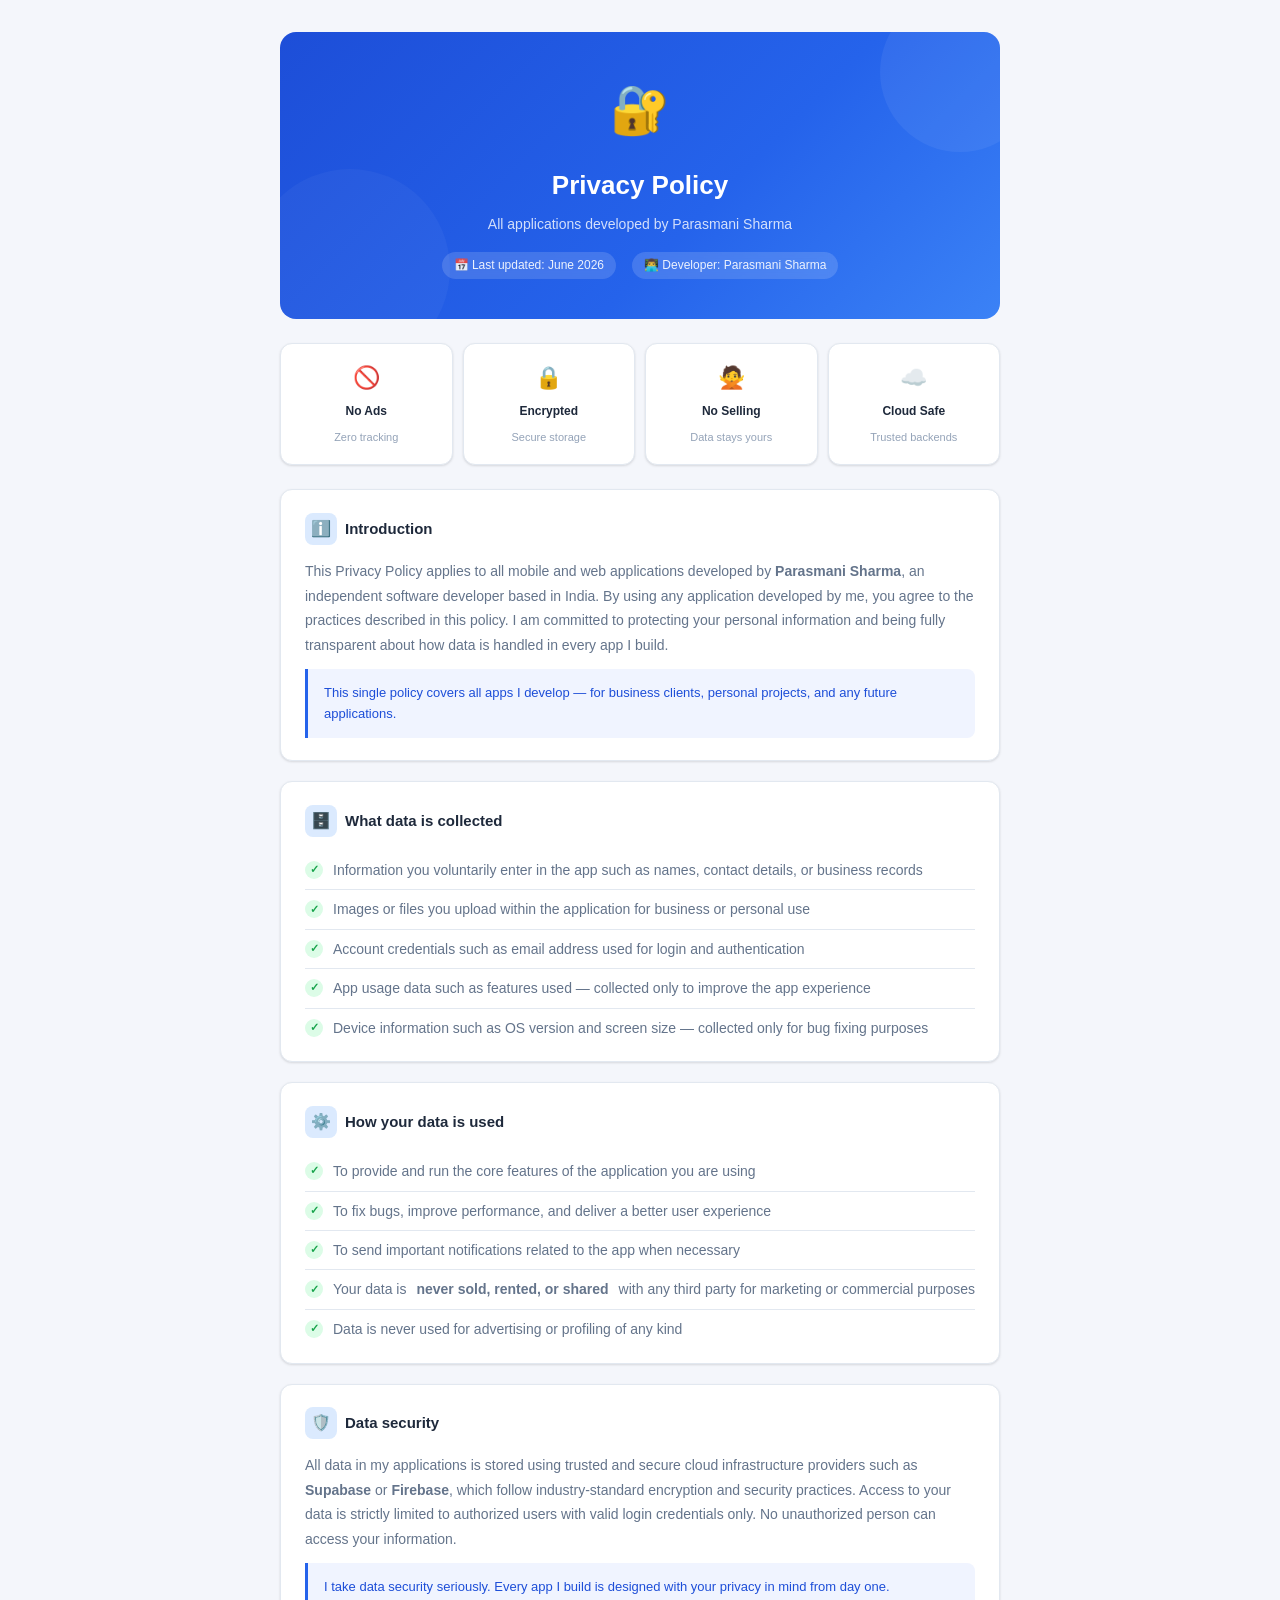
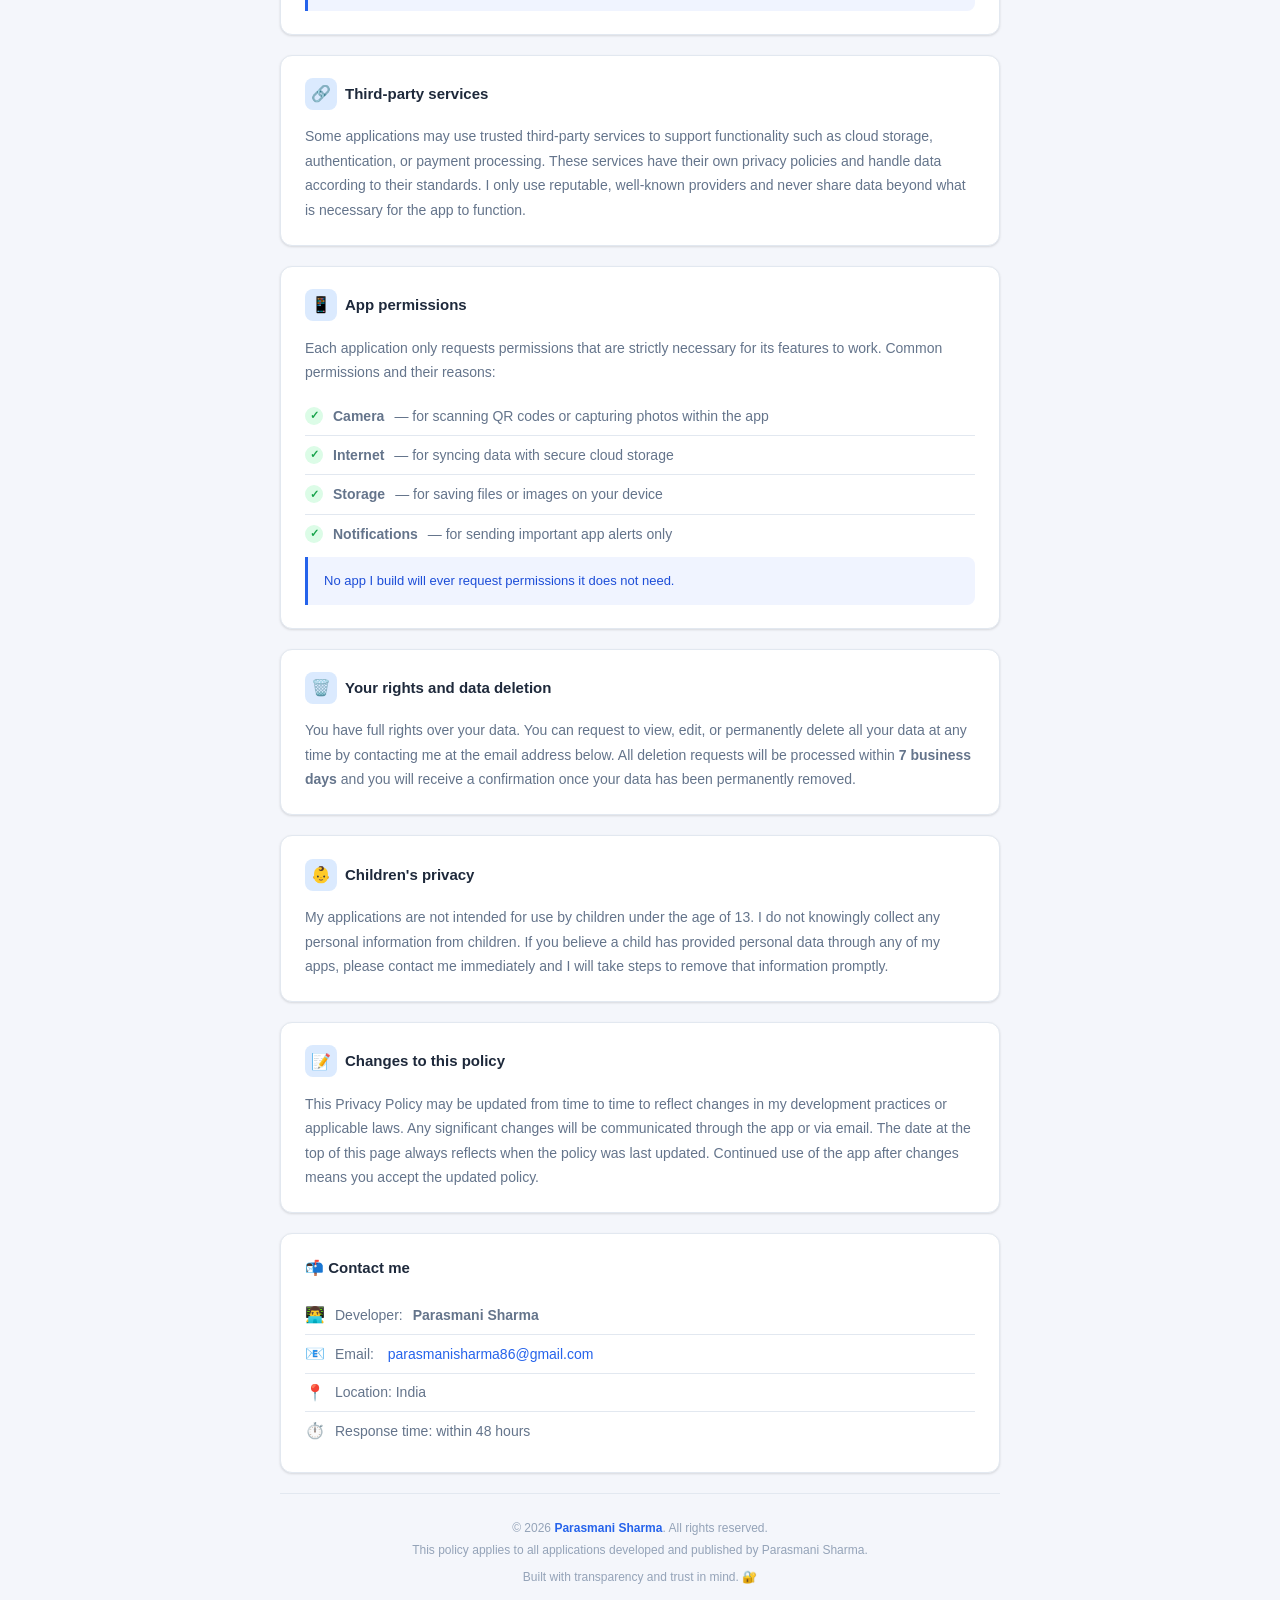
==== index.html @ 9cfcf8c5 "add privacy policy page" ====
<!DOCTYPE html>
<html lang="en">
<head>
  <meta charset="UTF-8" />
  <meta name="viewport" content="width=device-width, initial-scale=1.0" />
  <title>Privacy Policy – Parasmani Sharma</title>
  <meta name="description" content="Privacy policy for all applications developed by Parasmani Sharma. Your data is safe and secure." />
  <link rel="stylesheet" href="style.css" />
</head>
<body>
  <div class="wrap">

    <!-- HERO -->
    <div class="hero">
      <span class="hero-icon">🔐</span>
      <h1>Privacy Policy</h1>
      <p class="tagline">All applications developed by Parasmani Sharma</p>
      <div class="meta">
        <span>📅 Last updated: June 2026</span>
        <span>👨‍💻 Developer: Parasmani Sharma</span>
      </div>
    </div>

    <!-- TRUST STRIP -->
    <div class="trust-strip">
      <div class="trust-item">
        <span class="t-icon">🚫</span>
        <p>No Ads</p>
        <small>Zero tracking</small>
      </div>
      <div class="trust-item">
        <span class="t-icon">🔒</span>
        <p>Encrypted</p>
        <small>Secure storage</small>
      </div>
      <div class="trust-item">
        <span class="t-icon">🙅</span>
        <p>No Selling</p>
        <small>Data stays yours</small>
      </div>
      <div class="trust-item">
        <span class="t-icon">☁️</span>
        <p>Cloud Safe</p>
        <small>Trusted backends</small>
      </div>
    </div>

    <!-- INTRODUCTION -->
    <div class="card">
      <div class="card-title">
        <div class="icon">ℹ️</div>
        Introduction
      </div>
      <p>
        This Privacy Policy applies to all mobile and web applications developed by
        <strong>Parasmani Sharma</strong>, an independent software developer based in India.
        By using any application developed by me, you agree to the practices described in
        this policy. I am committed to protecting your personal information and being fully
        transparent about how data is handled in every app I build.
      </p>
      <div class="highlight">
        This single policy covers all apps I develop — for business clients, personal projects,
        and any future applications.
      </div>
    </div>

    <!-- WHAT DATA IS COLLECTED -->
    <div class="card">
      <div class="card-title">
        <div class="icon">🗄️</div>
        What data is collected
      </div>
      <ul class="point-list">
        <li>
          <span class="check">✓</span>
          Information you voluntarily enter in the app such as names, contact details,
          or business records
        </li>
        <li>
          <span class="check">✓</span>
          Images or files you upload within the application for business or personal use
        </li>
        <li>
          <span class="check">✓</span>
          Account credentials such as email address used for login and authentication
        </li>
        <li>
          <span class="check">✓</span>
          App usage data such as features used — collected only to improve the app experience
        </li>
        <li>
          <span class="check">✓</span>
          Device information such as OS version and screen size — collected only for
          bug fixing purposes
        </li>
      </ul>
    </div>

    <!-- HOW DATA IS USED -->
    <div class="card">
      <div class="card-title">
        <div class="icon">⚙️</div>
        How your data is used
      </div>
      <ul class="point-list">
        <li>
          <span class="check">✓</span>
          To provide and run the core features of the application you are using
        </li>
        <li>
          <span class="check">✓</span>
          To fix bugs, improve performance, and deliver a better user experience
        </li>
        <li>
          <span class="check">✓</span>
          To send important notifications related to the app when necessary
        </li>
        <li>
          <span class="check">✓</span>
          Your data is <strong>never sold, rented, or shared</strong> with any third party
          for marketing or commercial purposes
        </li>
        <li>
          <span class="check">✓</span>
          Data is never used for advertising or profiling of any kind
        </li>
      </ul>
    </div>

    <!-- DATA SECURITY -->
    <div class="card">
      <div class="card-title">
        <div class="icon">🛡️</div>
        Data security
      </div>
      <p>
        All data in my applications is stored using trusted and secure cloud infrastructure
        providers such as <strong>Supabase</strong> or <strong>Firebase</strong>, which follow
        industry-standard encryption and security practices. Access to your data is strictly
        limited to authorized users with valid login credentials only. No unauthorized person
        can access your information.
      </p>
      <div class="highlight">
        I take data security seriously. Every app I build is designed with your privacy in mind
        from day one.
      </div>
    </div>

    <!-- THIRD PARTY SERVICES -->
    <div class="card">
      <div class="card-title">
        <div class="icon">🔗</div>
        Third-party services
      </div>
      <p>
        Some applications may use trusted third-party services to support functionality
        such as cloud storage, authentication, or payment processing. These services have
        their own privacy policies and handle data according to their standards. I only
        use reputable, well-known providers and never share data beyond what is necessary
        for the app to function.
      </p>
    </div>

    <!-- PERMISSIONS -->
    <div class="card">
      <div class="card-title">
        <div class="icon">📱</div>
        App permissions
      </div>
      <p style="margin-bottom: 0.75rem;">
        Each application only requests permissions that are strictly necessary for its
        features to work. Common permissions and their reasons:
      </p>
      <ul class="point-list">
        <li><span class="check">✓</span> <strong>Camera</strong> — for scanning QR codes or capturing photos within the app</li>
        <li><span class="check">✓</span> <strong>Internet</strong> — for syncing data with secure cloud storage</li>
        <li><span class="check">✓</span> <strong>Storage</strong> — for saving files or images on your device</li>
        <li><span class="check">✓</span> <strong>Notifications</strong> — for sending important app alerts only</li>
      </ul>
      <div class="highlight">
        No app I build will ever request permissions it does not need.
      </div>
    </div>

    <!-- DATA DELETION -->
    <div class="card">
      <div class="card-title">
        <div class="icon">🗑️</div>
        Your rights and data deletion
      </div>
      <p>
        You have full rights over your data. You can request to view, edit, or permanently
        delete all your data at any time by contacting me at the email address below.
        All deletion requests will be processed within <strong>7 business days</strong>
        and you will receive a confirmation once your data has been permanently removed.
      </p>
    </div>

    <!-- CHILDREN -->
    <div class="card">
      <div class="card-title">
        <div class="icon">👶</div>
        Children's privacy
      </div>
      <p>
        My applications are not intended for use by children under the age of 13. I do not
        knowingly collect any personal information from children. If you believe a child has
        provided personal data through any of my apps, please contact me immediately and
        I will take steps to remove that information promptly.
      </p>
    </div>

    <!-- CHANGES -->
    <div class="card">
      <div class="card-title">
        <div class="icon">📝</div>
        Changes to this policy
      </div>
      <p>
        This Privacy Policy may be updated from time to time to reflect changes in my
        development practices or applicable laws. Any significant changes will be communicated
        through the app or via email. The date at the top of this page always reflects when
        the policy was last updated. Continued use of the app after changes means you accept
        the updated policy.
      </p>
    </div>

    <!-- CONTACT -->
    <div class="contact-card">
      <h3>📬 Contact me</h3>
      <div class="contact-row">
        <span class="c-icon">👨‍💻</span>
        Developer: <strong>Parasmani Sharma</strong>
      </div>
      <div class="contact-row">
        <span class="c-icon">📧</span>
        Email:&nbsp;<a href="mailto:parasmanisharma86@gmail.com">parasmanisharma86@gmail.com</a>
      </div>
      <div class="contact-row">
        <span class="c-icon">📍</span>
        Location: India
      </div>
      <div class="contact-row">
        <span class="c-icon">⏱️</span>
        Response time: within 48 hours
      </div>
    </div>

    <!-- FOOTER -->
    <div class="footer">
      <p>© 2026 <strong>Parasmani Sharma</strong>. All rights reserved.</p>
      <p>This policy applies to all applications developed and published by Parasmani Sharma.</p>
      <p style="margin-top: 6px;">Built with transparency and trust in mind. 🔐</p>
    </div>

  </div>
</body>
</html>
---- style.css ----
/* ===== RESET ===== */
*, *::before, *::after {
  box-sizing: border-box;
  margin: 0;
  padding: 0;
}

/* ===== BASE ===== */
:root {
  --bg: #f4f6fb;
  --surface: #ffffff;
  --surface-alt: #f0f4ff;
  --border: #e2e8f0;
  --primary: #2563eb;
  --primary-light: #dbeafe;
  --primary-text: #1d4ed8;
  --text-main: #1e293b;
  --text-secondary: #64748b;
  --text-muted: #94a3b8;
  --green: #16a34a;
  --green-light: #dcfce7;
  --radius-sm: 8px;
  --radius-md: 12px;
  --radius-lg: 16px;
  --shadow: 0 1px 3px rgba(0,0,0,0.08), 0 1px 2px rgba(0,0,0,0.05);
}

@media (prefers-color-scheme: dark) {
  :root {
    --bg: #0f172a;
    --surface: #1e293b;
    --surface-alt: #1a2744;
    --border: #334155;
    --primary: #3b82f6;
    --primary-light: #1e3a5f;
    --primary-text: #93c5fd;
    --text-main: #f1f5f9;
    --text-secondary: #94a3b8;
    --text-muted: #64748b;
    --green: #4ade80;
    --green-light: #14532d;
    --shadow: 0 1px 3px rgba(0,0,0,0.3);
  }
}

body {
  font-family: -apple-system, BlinkMacSystemFont, 'Segoe UI', Roboto,
               'Helvetica Neue', Arial, sans-serif;
  background: var(--bg);
  color: var(--text-main);
  line-height: 1.6;
  min-height: 100vh;
  padding: 2rem 1rem 4rem;
}

/* ===== LAYOUT ===== */
.wrap {
  max-width: 720px;
  margin: 0 auto;
}

/* ===== HERO HEADER ===== */
.hero {
  background: linear-gradient(135deg, #1d4ed8 0%, #2563eb 60%, #3b82f6 100%);
  border-radius: var(--radius-lg);
  padding: 2.5rem 2rem;
  text-align: center;
  margin-bottom: 1.5rem;
  position: relative;
  overflow: hidden;
}
.hero::before {
  content: '';
  position: absolute;
  top: -40px; right: -40px;
  width: 160px; height: 160px;
  background: rgba(255,255,255,0.06);
  border-radius: 50%;
}
.hero::after {
  content: '';
  position: absolute;
  bottom: -50px; left: -30px;
  width: 200px; height: 200px;
  background: rgba(255,255,255,0.04);
  border-radius: 50%;
}
.hero-icon {
  font-size: 48px;
  display: block;
  margin-bottom: 1rem;
}
.hero h1 {
  font-size: 26px;
  font-weight: 700;
  color: #ffffff;
  margin-bottom: 0.4rem;
}
.hero .tagline {
  font-size: 14px;
  color: rgba(255,255,255,0.8);
  margin-bottom: 1rem;
}
.hero .meta {
  display: inline-flex;
  gap: 1rem;
  flex-wrap: wrap;
  justify-content: center;
}
.hero .meta span {
  font-size: 12px;
  background: rgba(255,255,255,0.15);
  color: rgba(255,255,255,0.9);
  padding: 4px 12px;
  border-radius: 20px;
  backdrop-filter: blur(4px);
}

/* ===== TRUST STRIP ===== */
.trust-strip {
  display: grid;
  grid-template-columns: repeat(auto-fit, minmax(130px, 1fr));
  gap: 10px;
  margin-bottom: 1.5rem;
}
.trust-item {
  background: var(--surface);
  border: 1px solid var(--border);
  border-radius: var(--radius-md);
  padding: 1rem 0.75rem;
  text-align: center;
  box-shadow: var(--shadow);
}
.trust-item .t-icon {
  font-size: 22px;
  display: block;
  margin-bottom: 6px;
}
.trust-item p {
  font-size: 12px;
  font-weight: 600;
  color: var(--text-main);
  margin-bottom: 2px;
}
.trust-item small {
  font-size: 11px;
  color: var(--text-muted);
}

/* ===== SECTION CARDS ===== */
.card {
  background: var(--surface);
  border: 1px solid var(--border);
  border-radius: var(--radius-md);
  padding: 1.4rem 1.5rem;
  margin-bottom: 1.25rem;
  box-shadow: var(--shadow);
}
.card-title {
  font-size: 15px;
  font-weight: 700;
  color: var(--text-main);
  margin-bottom: 0.9rem;
  display: flex;
  align-items: center;
  gap: 8px;
}
.card-title .icon {
  width: 32px;
  height: 32px;
  border-radius: var(--radius-sm);
  background: var(--primary-light);
  display: flex;
  align-items: center;
  justify-content: center;
  font-size: 16px;
  flex-shrink: 0;
}
.card p {
  font-size: 14px;
  color: var(--text-secondary);
  line-height: 1.75;
}

/* ===== POINT LIST ===== */
.point-list {
  list-style: none;
}
.point-list li {
  display: flex;
  align-items: flex-start;
  gap: 10px;
  font-size: 14px;
  color: var(--text-secondary);
  padding: 8px 0;
  border-bottom: 1px solid var(--border);
  line-height: 1.6;
}
.point-list li:last-child {
  border-bottom: none;
  padding-bottom: 0;
}
.point-list li .check {
  width: 18px;
  height: 18px;
  border-radius: 50%;
  background: var(--green-light);
  color: var(--green);
  font-size: 11px;
  display: flex;
  align-items: center;
  justify-content: center;
  flex-shrink: 0;
  margin-top: 2px;
  font-weight: 700;
}

/* ===== HIGHLIGHT BOX ===== */
.highlight {
  background: var(--surface-alt);
  border-left: 3px solid var(--primary);
  border-radius: 0 var(--radius-sm) var(--radius-sm) 0;
  padding: 0.85rem 1rem;
  margin-top: 0.75rem;
  font-size: 13px;
  color: var(--primary-text);
  font-weight: 500;
}

/* ===== CONTACT CARD ===== */
.contact-card {
  background: var(--surface);
  border: 1px solid var(--border);
  border-radius: var(--radius-md);
  padding: 1.4rem 1.5rem;
  margin-bottom: 1.25rem;
  box-shadow: var(--shadow);
}
.contact-card h3 {
  font-size: 15px;
  font-weight: 700;
  color: var(--text-main);
  margin-bottom: 1rem;
}
.contact-row {
  display: flex;
  align-items: center;
  gap: 10px;
  font-size: 14px;
  color: var(--text-secondary);
  padding: 6px 0;
  border-bottom: 1px solid var(--border);
}
.contact-row:last-child { border-bottom: none; }
.contact-row .c-icon { font-size: 16px; flex-shrink: 0; }
.contact-row a {
  color: var(--primary);
  text-decoration: none;
  font-weight: 500;
}
.contact-row a:hover { text-decoration: underline; }

/* ===== FOOTER ===== */
.footer {
  text-align: center;
  font-size: 12px;
  color: var(--text-muted);
  padding-top: 1.5rem;
  border-top: 1px solid var(--border);
  line-height: 1.8;
}
.footer strong {
  color: var(--primary);
  font-weight: 600;
}

/* ===== RESPONSIVE ===== */
@media (max-width: 480px) {
  .hero { padding: 2rem 1.25rem; }
  .hero h1 { font-size: 22px; }
  .card { padding: 1.1rem 1.1rem; }
  .trust-strip { grid-template-columns: repeat(2, 1fr); }
}
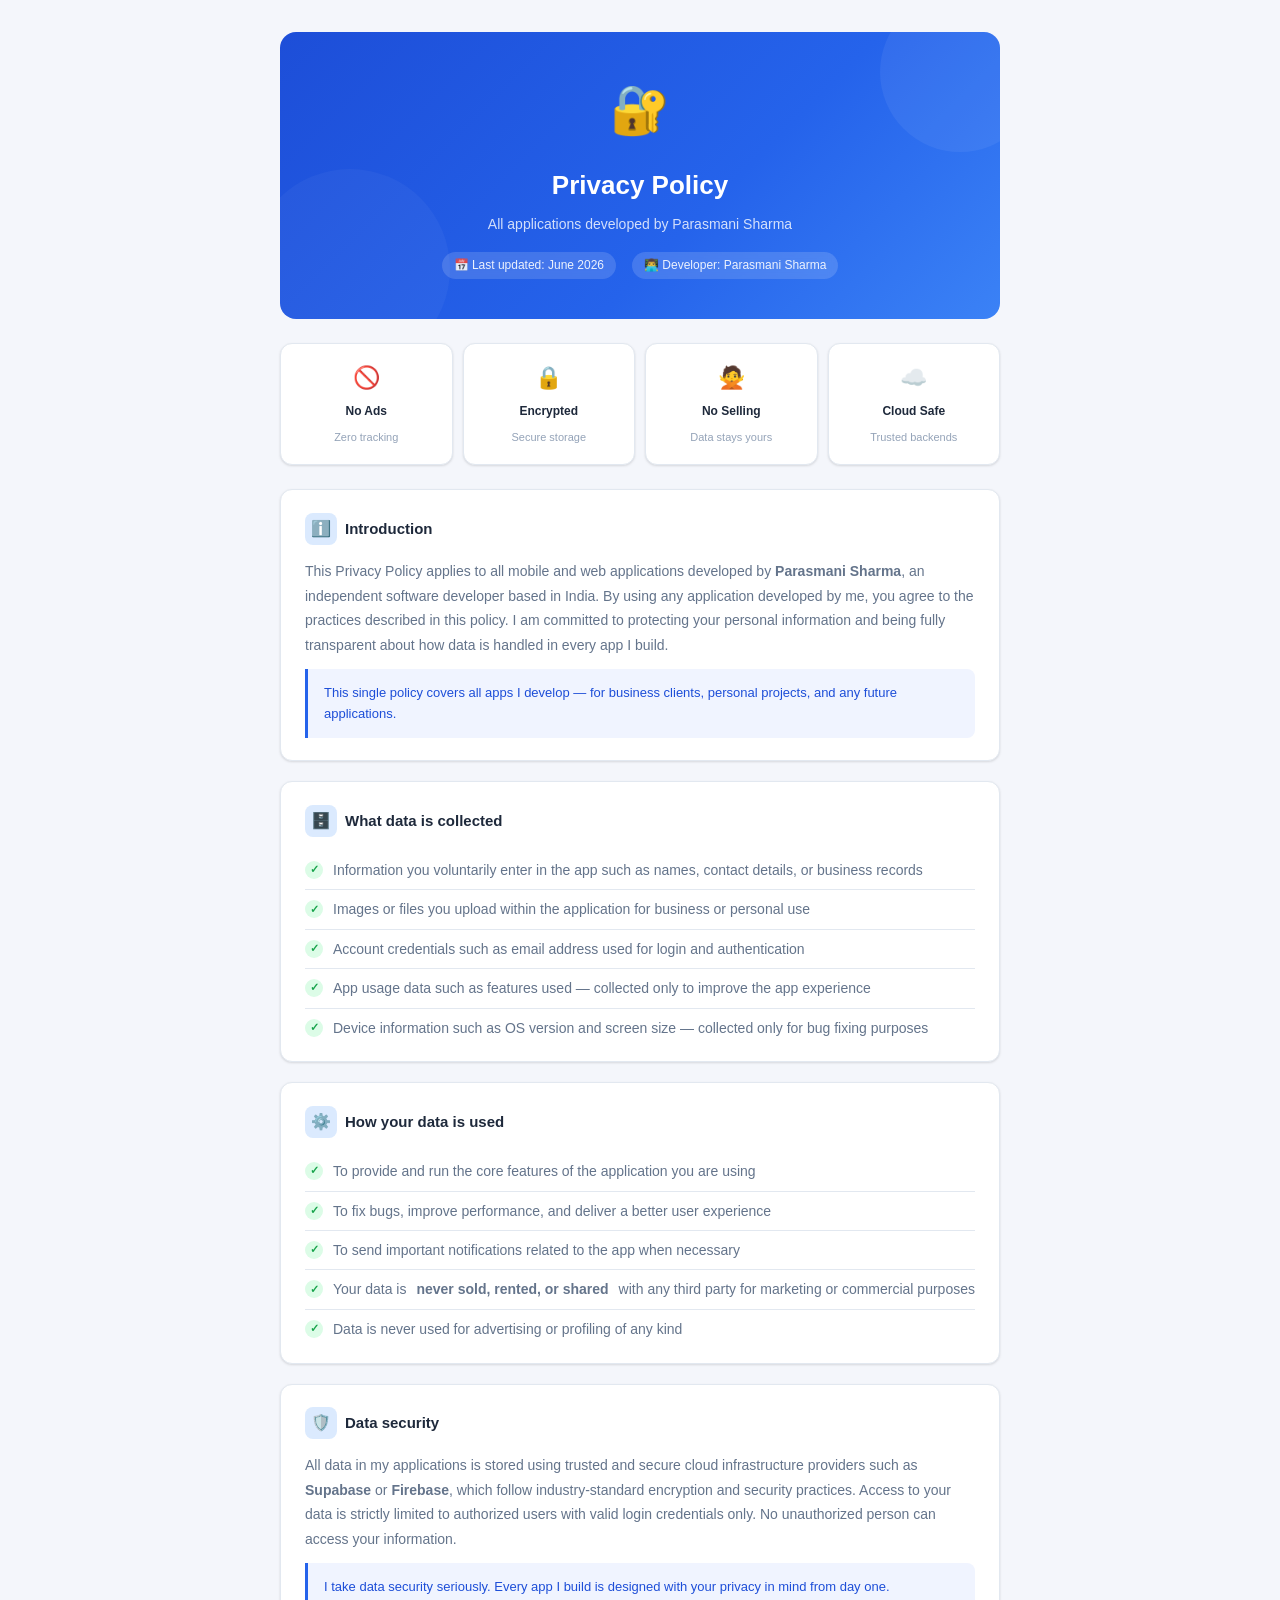
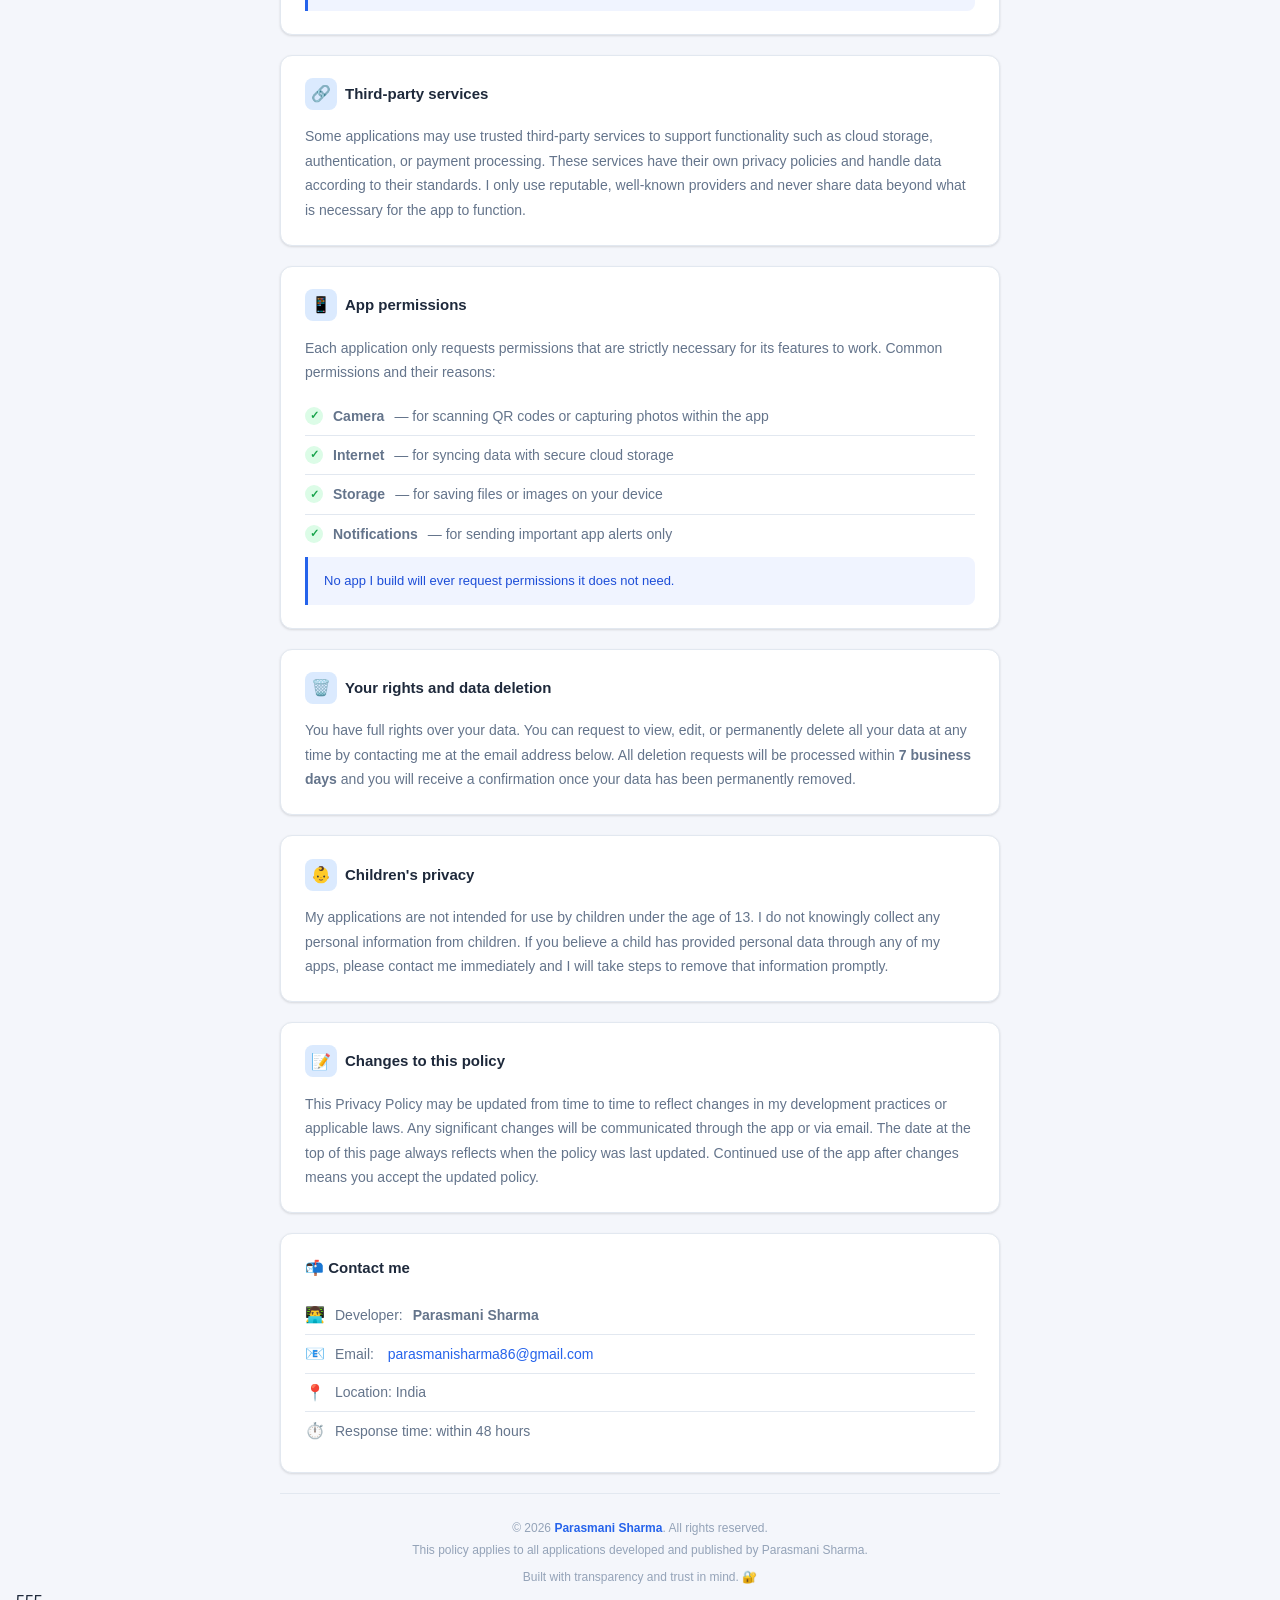
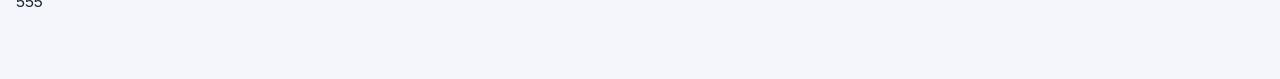
==== commit accf8d84: "update privacy policy page" ====
--- a/index.html
+++ b/index.html
@@ -255,4 +255,5 @@
 
   </div>
 </body>
-</html>+</html>
+555
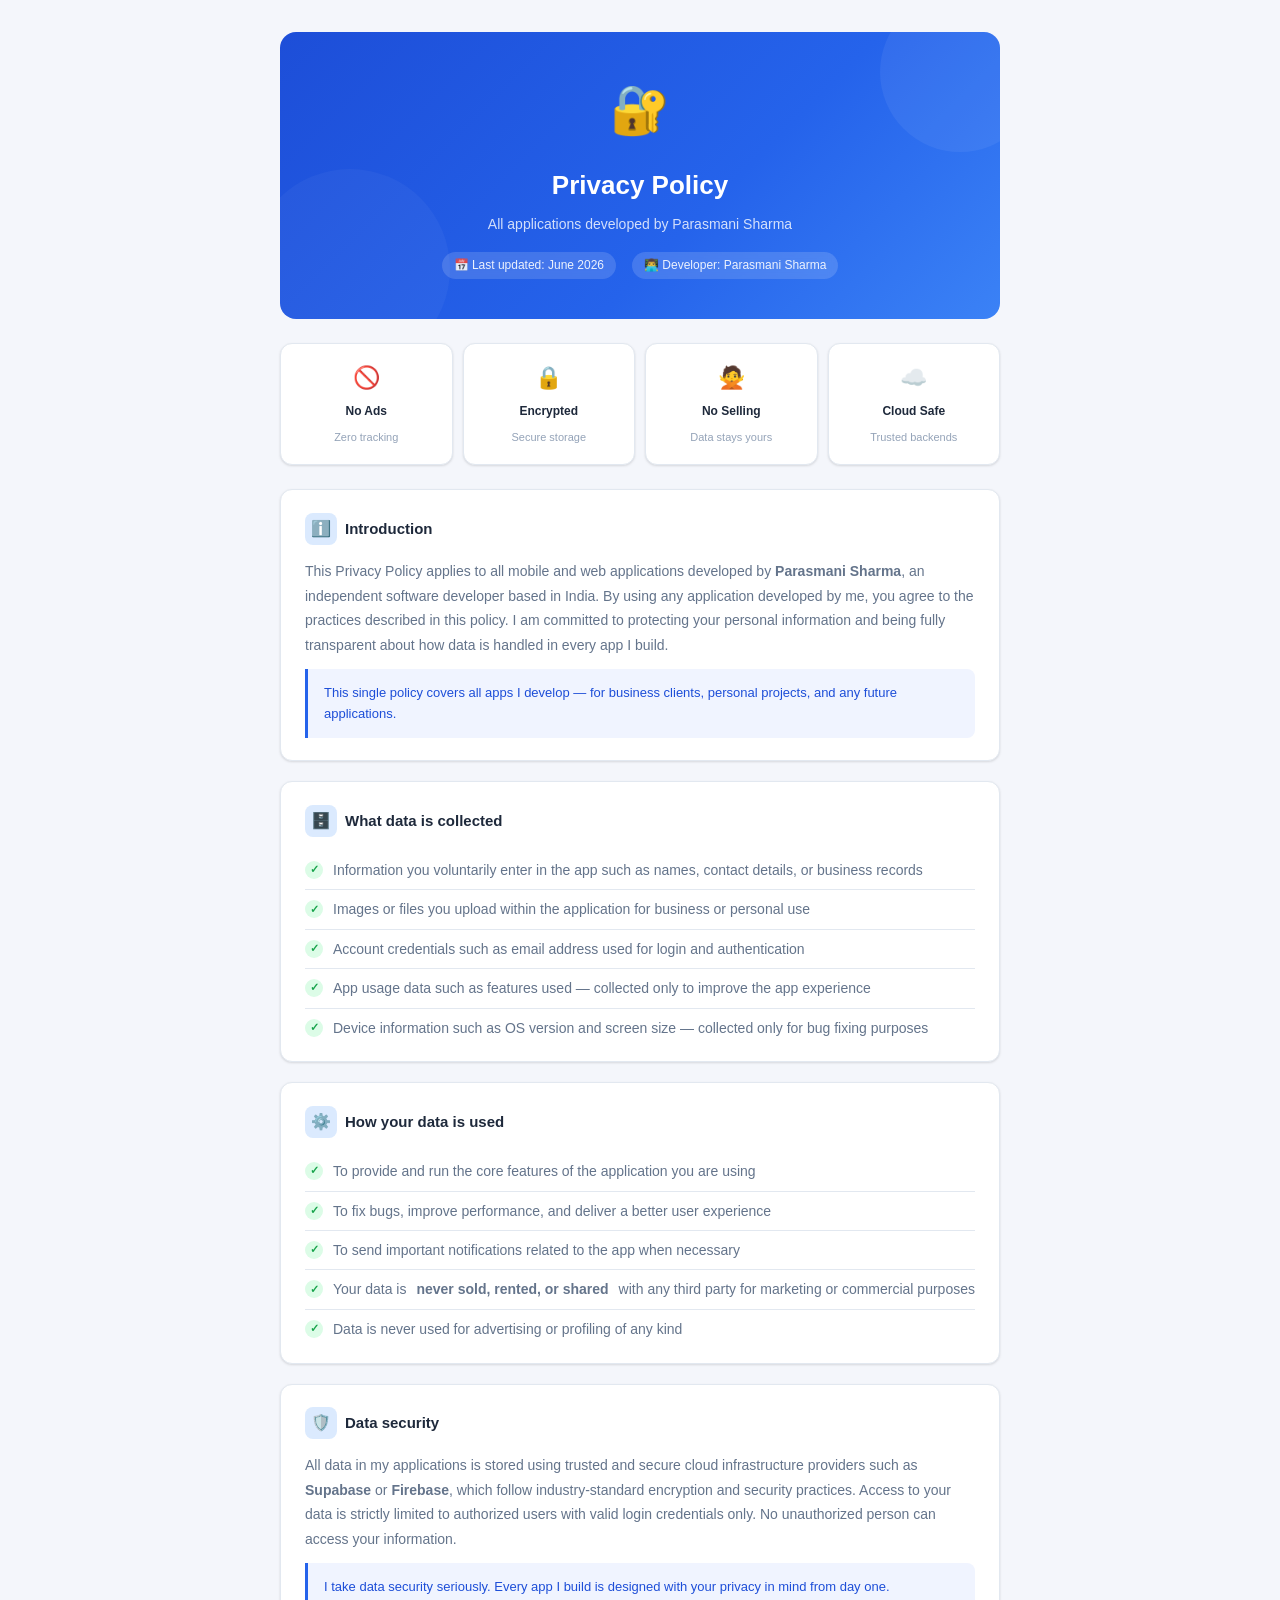
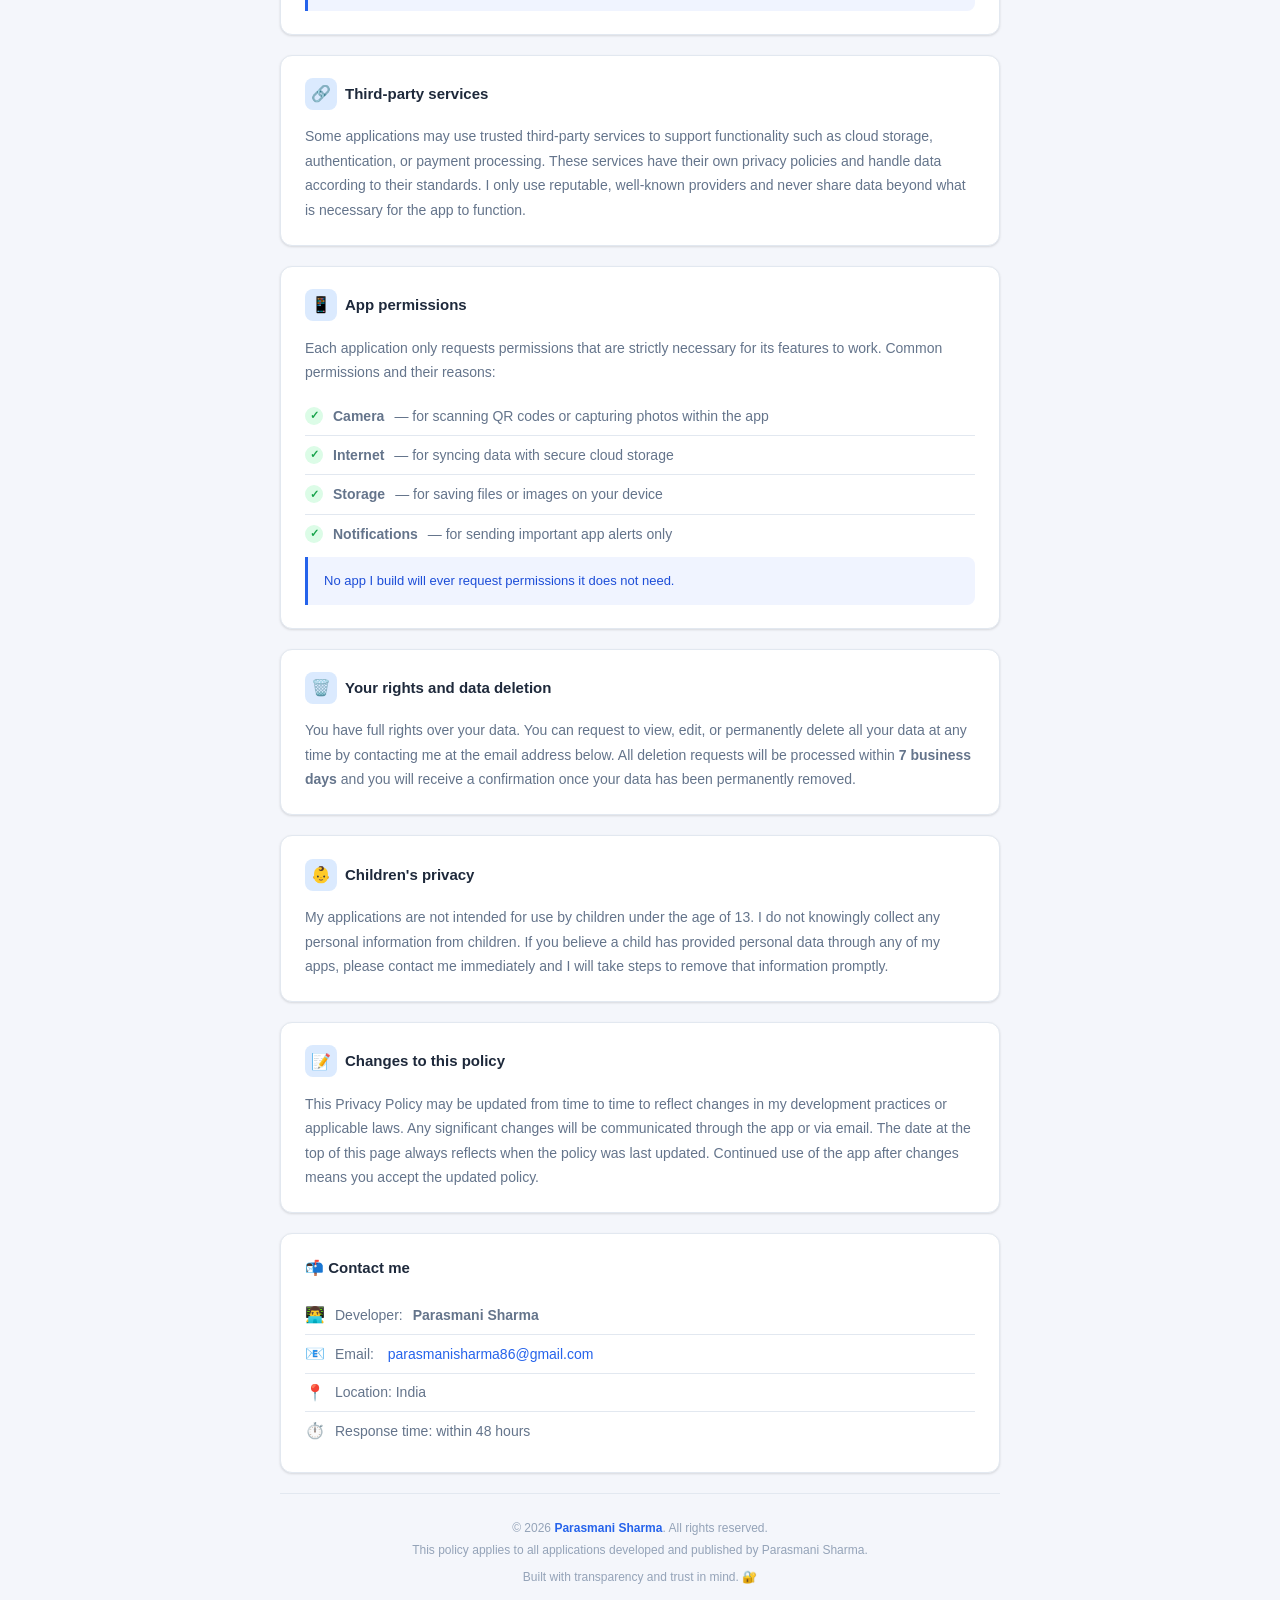
==== commit faa6810a: "update privacy policy page" ====
--- a/index.html
+++ b/index.html
@@ -255,5 +255,4 @@
 
   </div>
 </body>
-</html>
-555+</html>
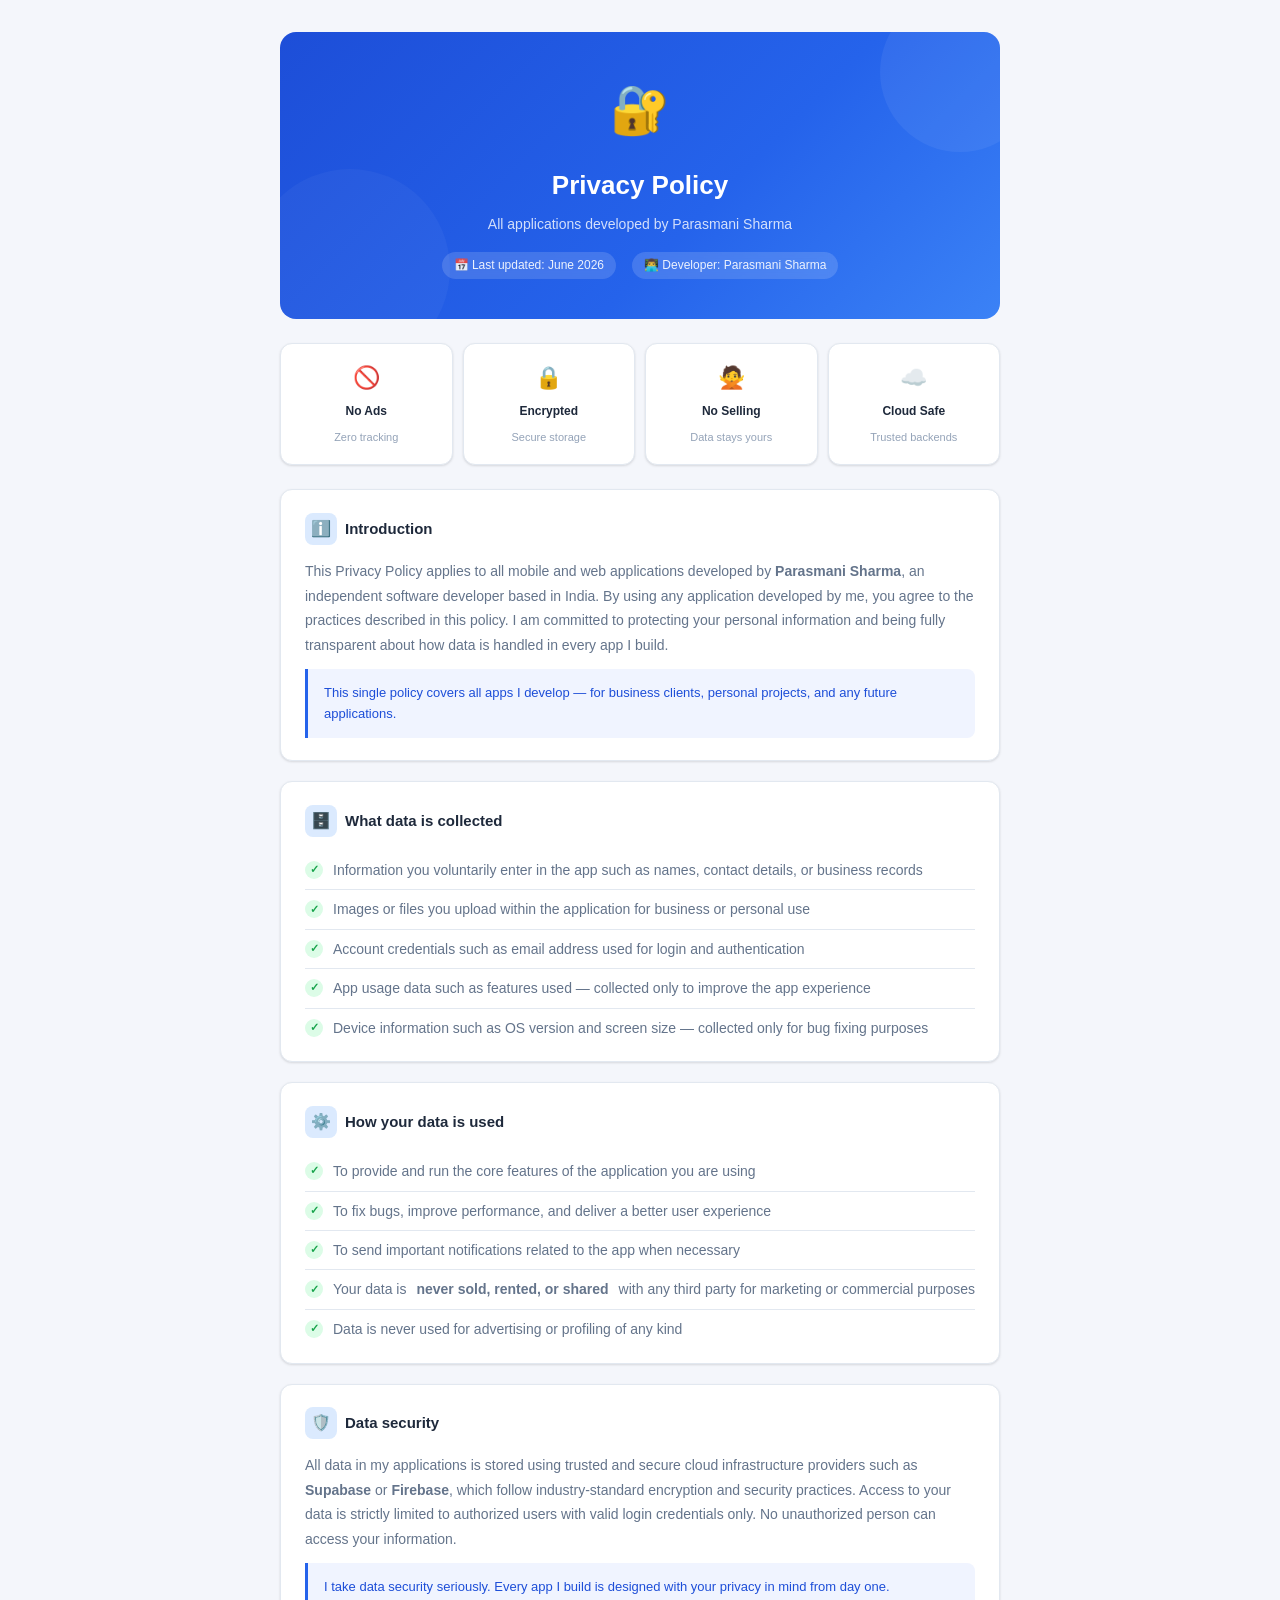
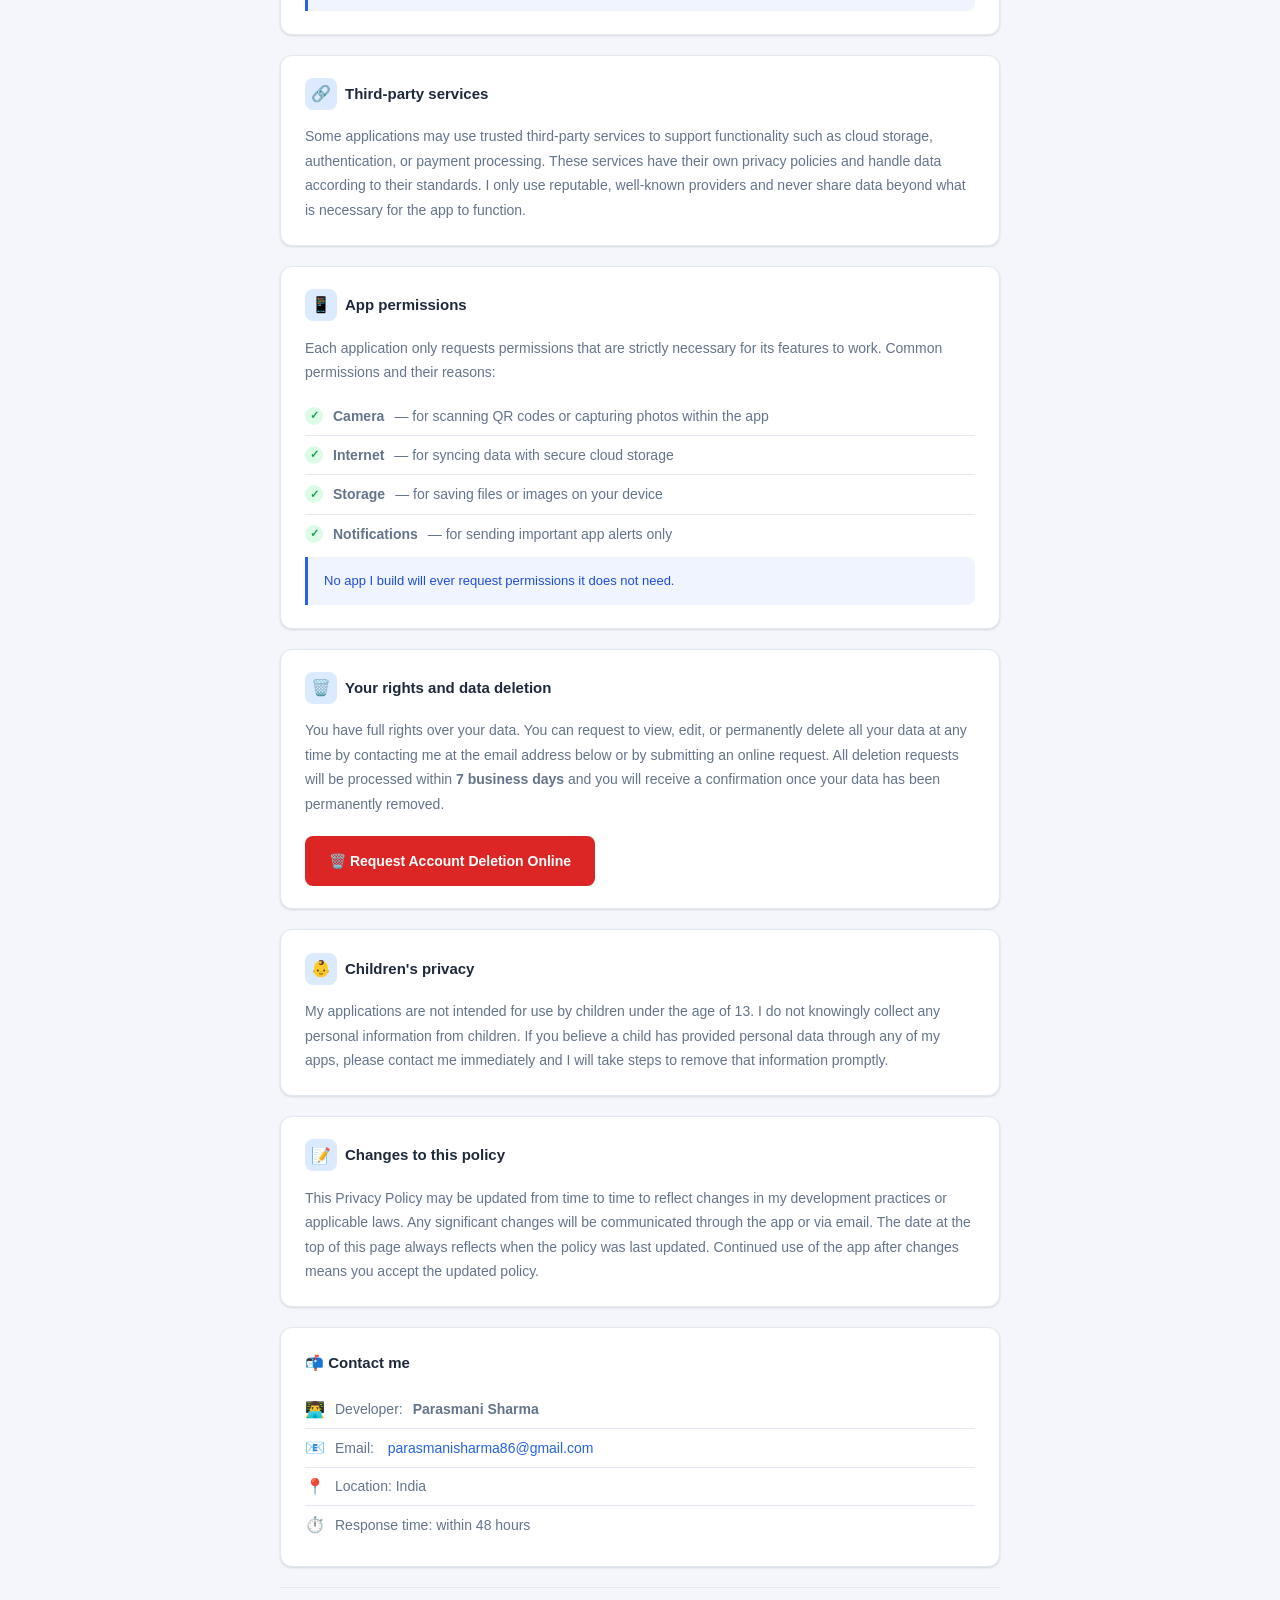
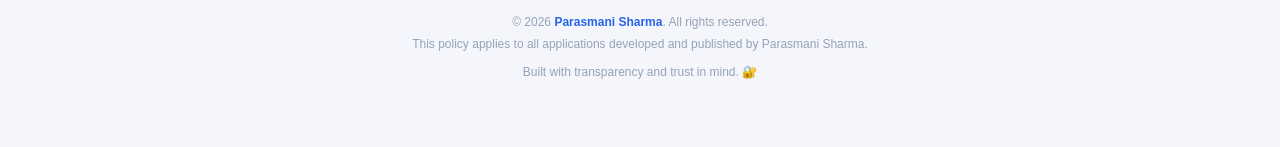
==== commit 3751b52a: "add deletion faeture" ====
--- a/index.html
+++ b/index.html
@@ -188,12 +188,18 @@
         <div class="icon">🗑️</div>
         Your rights and data deletion
       </div>
-      <p>
+      <p style="margin-bottom: 1rem;">
         You have full rights over your data. You can request to view, edit, or permanently
-        delete all your data at any time by contacting me at the email address below.
-        All deletion requests will be processed within <strong>7 business days</strong>
-        and you will receive a confirmation once your data has been permanently removed.
-      </p>
+        delete all your data at any time by contacting me at the email address below or by
+        submitting an online request. All deletion requests will be processed within 
+        <strong>7 business days</strong> and you will receive a confirmation once your data has 
+        been permanently removed.
+      </p>
+      <div style="margin-top: 1.25rem;">
+        <a href="delete-account.html" class="btn btn-danger" id="online_deletion_link" style="text-decoration: none; display: inline-flex; align-items: center; gap: 8px;">
+          🗑️ Request Account Deletion Online
+        </a>
+      </div>
     </div>
 
     <!-- CHILDREN -->
--- a/style.css
+++ b/style.css
@@ -280,4 +280,234 @@
   .hero h1 { font-size: 22px; }
   .card { padding: 1.1rem 1.1rem; }
   .trust-strip { grid-template-columns: repeat(2, 1fr); }
+}
+
+/* ===== DATA DELETION FORM STYLES ===== */
+:root {
+  --red: #dc2626;
+  --red-light: #fee2e2;
+  --red-text: #991b1b;
+}
+
+@media (prefers-color-scheme: dark) {
+  :root {
+    --red: #f87171;
+    --red-light: #450a0a;
+    --red-text: #fca5a5;
+  }
+}
+
+.back-link {
+  display: inline-flex;
+  align-items: center;
+  gap: 6px;
+  color: var(--text-secondary);
+  text-decoration: none;
+  font-size: 14px;
+  font-weight: 500;
+  margin-bottom: 1.5rem;
+  transition: color 0.2s ease;
+}
+.back-link:hover {
+  color: var(--primary);
+}
+
+.warning-box {
+  background: var(--red-light);
+  border-left: 4px solid var(--red);
+  padding: 1.25rem;
+  border-radius: 0 var(--radius-md) var(--radius-md) 0;
+  margin-bottom: 1.5rem;
+}
+.warning-box h4 {
+  color: var(--red-text);
+  font-size: 15px;
+  font-weight: 700;
+  margin-bottom: 0.5rem;
+  display: flex;
+  align-items: center;
+  gap: 6px;
+}
+.warning-box p {
+  color: var(--red-text);
+  font-size: 13.5px;
+  margin: 0;
+  line-height: 1.5;
+  opacity: 0.9;
+}
+
+.form-group {
+  margin-bottom: 1.25rem;
+}
+.form-group.last {
+  margin-bottom: 1.75rem;
+}
+.form-label {
+  display: block;
+  font-size: 13.5px;
+  font-weight: 600;
+  margin-bottom: 6px;
+  color: var(--text-main);
+}
+.form-input, .form-select, .form-textarea {
+  width: 100%;
+  padding: 0.75rem 0.85rem;
+  font-size: 14px;
+  background: var(--bg);
+  border: 1px solid var(--border);
+  border-radius: var(--radius-sm);
+  color: var(--text-main);
+  transition: all 0.2s ease;
+  font-family: inherit;
+}
+.form-input:focus, .form-select:focus, .form-textarea:focus {
+  outline: none;
+  border-color: var(--primary);
+  box-shadow: 0 0 0 3px var(--primary-light);
+}
+.form-input:disabled {
+  opacity: 0.6;
+  cursor: not-allowed;
+  background: var(--border);
+}
+.form-textarea {
+  resize: vertical;
+  min-height: 80px;
+}
+
+.checkbox-label {
+  display: flex;
+  align-items: flex-start;
+  gap: 10px;
+  font-size: 13px;
+  color: var(--text-secondary);
+  cursor: pointer;
+  user-select: none;
+  line-height: 1.5;
+}
+.checkbox-label input[type="checkbox"] {
+  width: 18px;
+  height: 18px;
+  border-radius: 4px;
+  border: 1px solid var(--border);
+  cursor: pointer;
+  accent-color: var(--primary);
+  flex-shrink: 0;
+  margin-top: 1px;
+}
+
+.btn-group {
+  display: flex;
+  gap: 12px;
+  margin-top: 2rem;
+}
+
+.btn {
+  flex: 1;
+  padding: 0.85rem 1.5rem;
+  font-size: 14px;
+  font-weight: 600;
+  border-radius: var(--radius-sm);
+  border: none;
+  cursor: pointer;
+  transition: all 0.2s ease;
+  text-align: center;
+  text-decoration: none;
+  display: inline-flex;
+  justify-content: center;
+  align-items: center;
+}
+.btn-danger {
+  background: var(--red);
+  color: #ffffff;
+}
+.btn-danger:hover:not(:disabled) {
+  opacity: 0.9;
+  transform: translateY(-1px);
+  box-shadow: 0 4px 12px rgba(220, 38, 38, 0.2);
+}
+.btn-danger:active:not(:disabled) {
+  transform: translateY(0);
+}
+.btn-danger:disabled {
+  background: var(--text-muted);
+  opacity: 0.5;
+  cursor: not-allowed;
+}
+.btn-secondary {
+  background: transparent;
+  border: 1px solid var(--border);
+  color: var(--text-secondary);
+}
+.btn-secondary:hover {
+  background: var(--bg);
+  color: var(--text-main);
+  border-color: var(--text-muted);
+}
+
+/* ===== SUCCESS CARD ===== */
+.success-card {
+  text-align: center;
+  padding: 2.5rem 1.5rem;
+}
+.success-icon-wrap {
+  width: 72px;
+  height: 72px;
+  background: var(--green-light);
+  color: var(--green);
+  font-size: 32px;
+  border-radius: 50%;
+  display: flex;
+  align-items: center;
+  justify-content: center;
+  margin: 0 auto 1.5rem;
+  animation: scaleIn 0.4s cubic-bezier(0.175, 0.885, 0.32, 1.275) both;
+}
+.success-card h2 {
+  font-size: 22px;
+  font-weight: 700;
+  margin-bottom: 0.75rem;
+  color: var(--text-main);
+}
+.success-card p {
+  font-size: 14.5px;
+  color: var(--text-secondary);
+  line-height: 1.6;
+  margin-bottom: 1.5rem;
+}
+.ref-box {
+  background: var(--bg);
+  border: 1px dashed var(--border);
+  padding: 1rem;
+  border-radius: var(--radius-md);
+  margin-bottom: 2rem;
+  display: inline-block;
+  min-width: 240px;
+}
+.ref-label {
+  font-size: 11px;
+  color: var(--text-muted);
+  text-transform: uppercase;
+  letter-spacing: 0.5px;
+  margin-bottom: 4px;
+  display: block;
+}
+.ref-id {
+  font-family: 'Courier New', Courier, monospace;
+  font-size: 18px;
+  font-weight: 700;
+  color: var(--primary-text);
+  letter-spacing: 1px;
+}
+
+@keyframes scaleIn {
+  0% { transform: scale(0); opacity: 0; }
+  100% { transform: scale(1); opacity: 1; }
+}
+
+@media (max-width: 480px) {
+  .btn-group {
+    flex-direction: column-reverse;
+    gap: 8px;
+  }
 }
